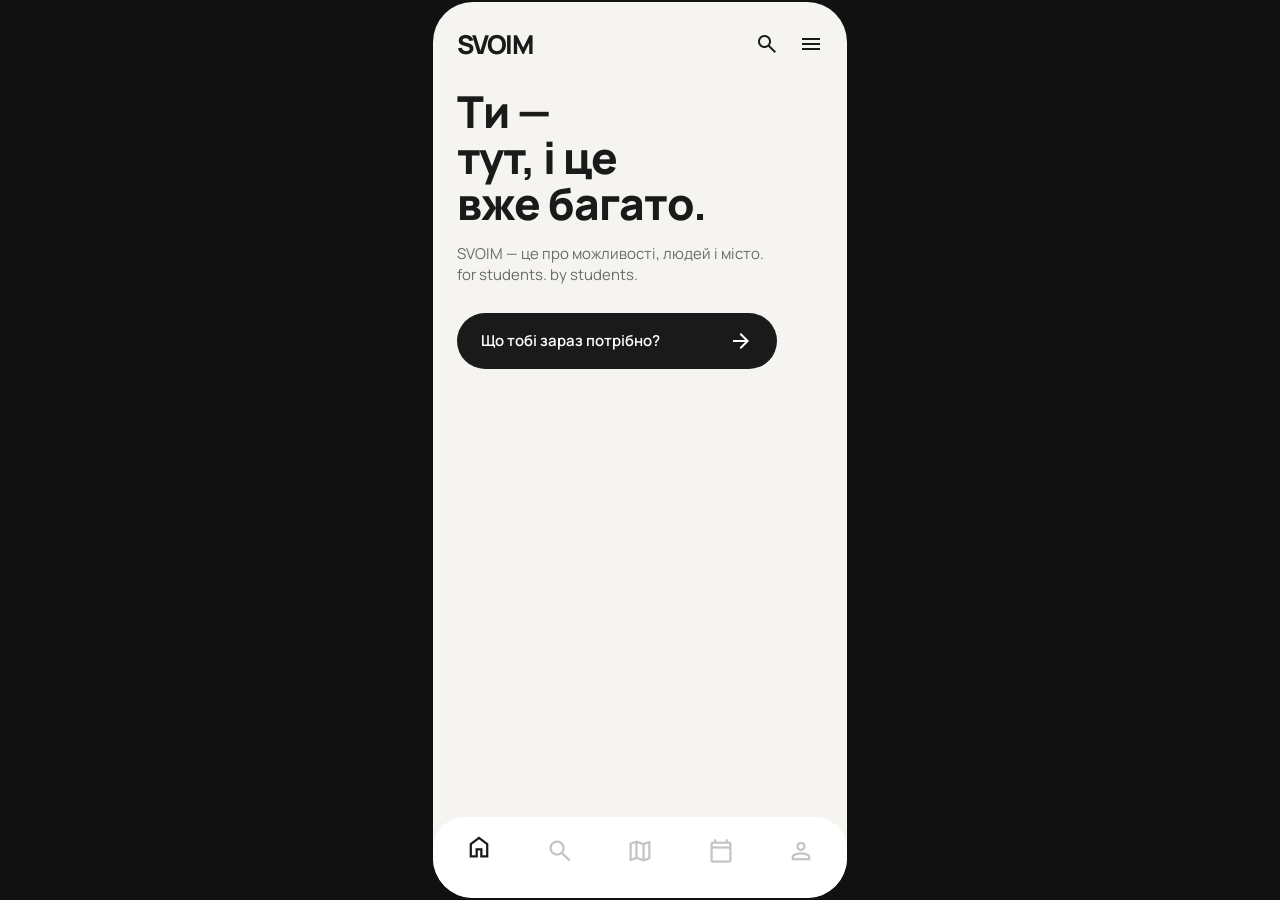
==== index.html @ 6b42cf2d "initial commit +css, js" ====
<!DOCTYPE html>
<html lang="uk">
<head>
    <meta charset="UTF-8">
    <meta name="viewport" content="width=device-width, initial-scale=1.0, maximum-scale=1.0, user-scalable=no">
    <title>SVOIM</title>
    <link rel="stylesheet" href="style.css">
    <link href="https://fonts.googleapis.com/css2?family=Manrope:wght@400;600;800&display=swap" rel="stylesheet">
    <link rel="stylesheet" href="https://fonts.googleapis.com/css2?family=Material+Symbols+Outlined:opsz,wght,FILL,GRAD@24,400,0,0" />
</head>
<body>

<div class="app-container">
    <!-- декоративное свечение на фоне -->
    <div class="bg-glow"></div>
    
    <header class="header">
        <div class="logo">SVOIM</div>
        <div class="header-icons">
            <span class="material-symbols-outlined icon-btn">search</span>
            <span class="material-symbols-outlined icon-btn">menu</span>
        </div>
    </header>

    <main class="main-content">
        <section class="hero">
            <h1>Ти —<br>тут, і це<br>вже багато.</h1>
            <p>SVOIM — це про можливості, людей і місто.<br>for students. by students.</p>
            <button class="btn-primary" id="mainActionBtn">
                <span>Що тобі зараз потрібно?</span>
                <span class="material-symbols-outlined arrow">arrow_forward</span>
            </button>
        </section>

        <section class="categories-grid">
            <div class="category-card" onclick="openCategory('needs')">
                <div class="card-icon-wrapper"><span class="material-symbols-outlined">build</span></div>
                <div class="card-text">
                    <h3>Знайти потрібне</h3>
                    <p>Зарядити телефон, надрукувати документ...</p>
                    <span class="material-symbols-outlined arrow-small">arrow_forward</span>
                </div>
            </div>

            <div class="category-card" onclick="openCategory('discounts')">
                <div class="card-icon-wrapper"><span class="material-symbols-outlined">percent</span></div>
                <div class="card-text">
                    <h3>Для своїх</h3>
                    <p>Студентські знижки та партнерські пропозиції.</p>
                    <span class="material-symbols-outlined arrow-small">arrow_forward</span>
                </div>
            </div>

            <div class="category-card" onclick="openCategory('events')">
                <div class="card-icon-wrapper"><span class="material-symbols-outlined">calendar_month</span></div>
                <div class="card-text">
                    <h3>Що відбувається</h3>
                    <p>Події, майстер-класи, вечірки та інше.</p>
                    <span class="material-symbols-outlined arrow-small">arrow_forward</span>
                </div>
            </div>

            <div class="category-card" onclick="openCategory('community')">
                <div class="card-icon-wrapper"><span class="material-symbols-outlined">group</span></div>
                <div class="card-text">
                    <h3>Знайти своїх</h3>
                    <p>Компанію, однодумців, спільні інтереси.</p>
                    <span class="material-symbols-outlined arrow-small">arrow_forward</span>
                </div>
            </div>
        </section>
    </main>

    <nav class="bottom-nav">
        <button class="nav-item active"><span class="material-symbols-outlined">home</span></button>
        <button class="nav-item"><span class="material-symbols-outlined">search</span></button>
        <button class="nav-item"><span class="material-symbols-outlined">map</span></button>
        <button class="nav-item"><span class="material-symbols-outlined">calendar_today</span></button>
        <button class="nav-item"><span class="material-symbols-outlined">person</span></button>
    </nav>
</div>

<script src="js/script.js"></script>
</body>
</html>
---- style.css ----
:root {
    --bg-color: #F5F4F0;
    --card-color: rgba(235, 234, 228, 0.65); /* полупрозрачный для эффекта стекла */
    --text-primary: #1A1A1A;
    --text-secondary: #6B6B6B;
    --border-radius-lg: 28px;
    --accent-glow: rgba(200, 190, 170, 0.5);
}

* { box-sizing: border-box; margin: 0; padding: 0; }

body {
    font-family: 'Manrope', sans-serif;
    background-color: #111;
    display: flex;
    justify-content: center;
    align-items: center;
    min-height: 100vh;
    -webkit-font-smoothing: antialiased;
}

.app-container {
    background-color: var(--bg-color);
    width: 100%;
    max-width: 414px;
    height: 100vh;
    max-height: 896px;
    position: relative;
    overflow: hidden;
    display: flex;
    flex-direction: column;
    color: var(--text-primary);
    box-shadow: 0 25px 50px -12px rgba(0,0,0,0.5);
    border-radius: 40px; /* имитация корпуса телефона */
}

/* фоновое свечение */
.bg-glow {
    position: absolute;
    top: -10%;
    left: -20%;
    width: 140%;
    height: 60%;
    background: radial-gradient(circle, var(--accent-glow) 0%, transparent 70%);
    filter: blur(60px);
    z-index: 0;
    pointer-events: none;
}

.header, .main-content, .bottom-nav { z-index: 10; position: relative; }

.header {
    display: flex;
    justify-content: space-between;
    align-items: center;
    padding: 24px 24px 16px;
}

.logo { font-weight: 800; font-size: 26px; letter-spacing: -1.2px; }

.icon-btn {
    cursor: pointer;
    transition: transform 0.2s ease;
}
.icon-btn:active { transform: scale(0.85); }
.header-icons { display: flex; gap: 20px; }

.main-content {
    flex: 1;
    overflow-y: auto;
    padding: 0 24px 120px 24px;
}
.main-content::-webkit-scrollbar { display: none; }

.hero { margin-top: 10px; margin-bottom: 36px; animation: fadeUp 0.8s cubic-bezier(0.16, 1, 0.3, 1) forwards; }
.hero h1 { font-size: 44px; line-height: 1.05; font-weight: 800; margin-bottom: 16px; letter-spacing: -1px; }
.hero p { font-size: 15px; color: var(--text-secondary); line-height: 1.4; margin-bottom: 28px; max-width: 85%; }

.btn-primary {
    background-color: var(--text-primary);
    color: #fff;
    border: none;
    border-radius: 100px;
    padding: 16px 24px;
    font-size: 15px;
    font-weight: 600;
    font-family: inherit;
    display: inline-flex;
    align-items: center;
    justify-content: space-between;
    gap: 12px;
    cursor: pointer;
    width: 100%;
    max-width: 320px;
    box-shadow: 0 12px 24px rgba(0,0,0,0.15);
    transition: transform 0.2s cubic-bezier(0.34, 1.56, 0.64, 1), box-shadow 0.2s ease;
}
.btn-primary:active { transform: scale(0.96); box-shadow: 0 6px 12px rgba(0,0,0,0.1); }

.categories-grid { display: grid; grid-template-columns: 1fr 1fr; gap: 14px; }

.category-card {
    background-color: var(--card-color);
    backdrop-filter: blur(12px);
    -webkit-backdrop-filter: blur(12px);
    border: 1px solid rgba(255, 255, 255, 0.4);
    border-radius: var(--border-radius-lg);
    padding: 20px 16px;
    display: flex;
    flex-direction: column;
    justify-content: space-between;
    aspect-ratio: 1 / 1.1;
    cursor: pointer;
    box-shadow: 0 10px 30px rgba(0,0,0,0.03);
    transition: transform 0.3s cubic-bezier(0.16, 1, 0.3, 1), background-color 0.3s ease;
    animation: fadeUp 0.8s cubic-bezier(0.16, 1, 0.3, 1) forwards;
    opacity: 0;
}
.category-card:nth-child(1) { animation-delay: 0.1s; }
.category-card:nth-child(2) { animation-delay: 0.2s; }
.category-card:nth-child(3) { animation-delay: 0.3s; }
.category-card:nth-child(4) { animation-delay: 0.4s; }

.category-card:active { transform: scale(0.94); background-color: rgba(220, 219, 213, 0.8); }

.card-icon-wrapper { margin-bottom: auto; }
.card-icon-wrapper span { font-size: 28px; }

.card-text h3 { font-size: 15px; font-weight: 800; margin-bottom: 4px; letter-spacing: -0.3px; }
.card-text p { font-size: 11px; color: var(--text-secondary); line-height: 1.3; margin-bottom: 12px; }
.arrow-small { font-size: 18px; }

.bottom-nav {
    position: absolute;
    bottom: 0;
    left: 0;
    width: 100%;
    background: rgba(255, 255, 255, 0.9);
    backdrop-filter: blur(20px);
    -webkit-backdrop-filter: blur(20px);
    display: flex;
    justify-content: space-between;
    padding: 20px 32px 30px 32px;
    border-top-left-radius: 32px;
    border-top-right-radius: 32px;
    box-shadow: 0 -10px 40px rgba(0,0,0,0.05);
}

.nav-item {
    background: none; border: none; color: #C4C4C4; cursor: pointer;
    transition: color 0.3s ease, transform 0.2s cubic-bezier(0.34, 1.56, 0.64, 1);
}
.nav-item.active { color: var(--text-primary); transform: translateY(-4px); }
.nav-item span { font-size: 28px; }

@keyframes fadeUp {
    from { opacity: 0; transform: translateY(20px); }
    to { opacity: 1; transform: translateY(0); }
}

/* оптимизация для слабых устрйоств */
body.low-end .bg-glow { display: none; }
body.low-end .category-card,
body.low-end .bottom-nav {
    backdrop-filter: none;
    -webkit-backdrop-filter: none;
    background-color: #EBEAE4;
    border: none;
}
body.low-end .bottom-nav { background-color: #ffffff; }
body.low-end * { box-shadow: none !important; animation: none !important; }
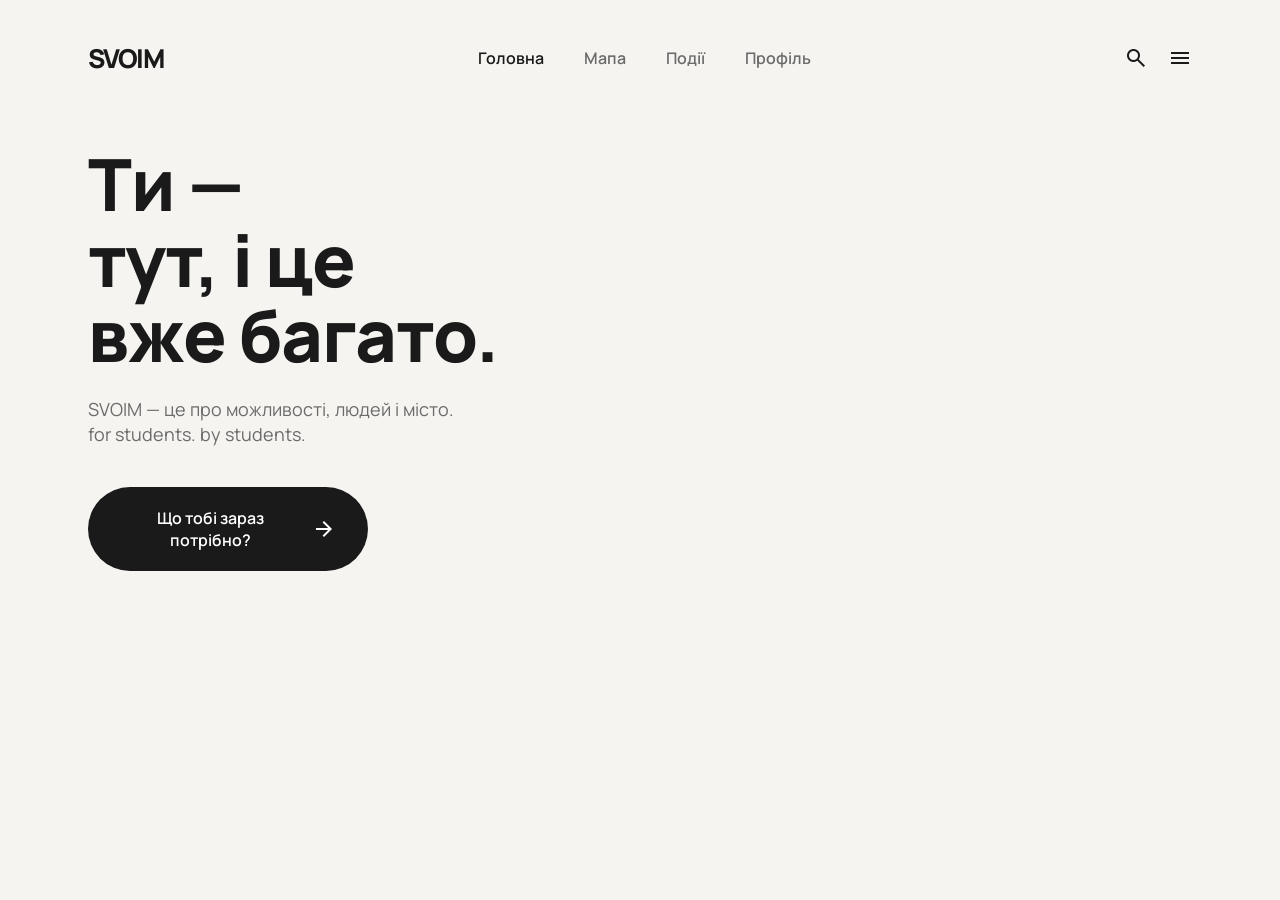
==== commit 16fcc454: "initial commit для пк короче фигню добавил" ====
--- a/index.html
+++ b/index.html
@@ -16,9 +16,18 @@
     
     <header class="header">
         <div class="logo">SVOIM</div>
+        
+        <!-- десктопная навигация (появится только на ПК) -->
+        <nav class="desktop-nav">
+            <a href="#" class="desktop-nav-item active">Головна</a>
+            <a href="#" class="desktop-nav-item">Мапа</a>
+            <a href="#" class="desktop-nav-item">Події</a>
+            <a href="#" class="desktop-nav-item">Профіль</a>
+        </nav>
+
         <div class="header-icons">
             <span class="material-symbols-outlined icon-btn">search</span>
-            <span class="material-symbols-outlined icon-btn">menu</span>
+            <span class="material-symbols-outlined icon-btn mobile-menu-btn">menu</span>
         </div>
     </header>
 
--- a/style.css
+++ b/style.css
@@ -168,4 +168,112 @@
     border: none;
 }
 body.low-end .bottom-nav { background-color: #ffffff; }
-body.low-end * { box-shadow: none !important; animation: none !important; }+body.low-end * { box-shadow: none !important; animation: none !important; }
+
+.desktop-nav {
+    display: none;
+}
+
+/* === пк версия/ноут короче дескопт === */
+@media (min-width: 768px) {
+    body {
+        background-color: var(--bg-color); /* убрали черный фон на пк */
+    }
+
+    /* убираем херню телефоном короче типо да */
+    .app-container {
+        max-width: 1200px; /* ширина контента на пк ПК */
+        height: auto;
+        min-height: 100vh;
+        border-radius: 0;
+        box-shadow: none;
+        margin: 0 auto;
+    }
+
+    /* шапка пк */
+    .header {
+        padding: 40px 48px;
+    }
+    
+    .desktop-nav {
+        display: flex;
+        gap: 40px;
+        align-items: center;
+    }
+
+    .desktop-nav-item {
+        text-decoration: none;
+        color: var(--text-secondary);
+        font-weight: 600;
+        font-size: 16px;
+        transition: color 0.2s ease;
+    }
+
+    .desktop-nav-item:hover,
+    .desktop-nav-item.active {
+        color: var(--text-primary);
+    }
+
+    .mobile-menu-btn {
+        display: none; 
+    }
+
+    /* осовной контентт */
+    .main-content {
+        padding: 20px 48px 80px 48px;
+        overflow-y: visible; /* скролл выкл */
+    }
+
+    /* ув главный банер */
+    .hero {
+        margin-bottom: 60px;
+        max-width: 700px;
+    }
+
+    .hero h1 {
+        font-size: 72px; /* шрифт пк */
+        margin-bottom: 24px;
+    }
+
+    .hero p {
+        font-size: 18px;
+        max-width: 100%;
+        margin-bottom: 40px;
+    }
+
+    .btn-primary {
+        max-width: 280px;
+        padding: 20px 32px;
+        font-size: 16px;
+    }
+
+    /* стенка в 4 колонки */
+    .categories-grid {
+        grid-template-columns: repeat(4, 1fr);
+        gap: 24px;
+    }
+
+    .category-card {
+        aspect-ratio: auto;
+        min-height: 220px; /* адаптация карточки */
+        padding: 32px 24px;
+    }
+
+    .card-icon-wrapper span {
+        font-size: 36px;
+    }
+
+    .card-text h3 {
+        font-size: 18px;
+        margin-bottom: 8px;
+    }
+
+    .card-text p {
+        font-size: 13px;
+    }
+
+    /* нижняя навигация */
+    .bottom-nav {
+        display: none;
+    }
+}
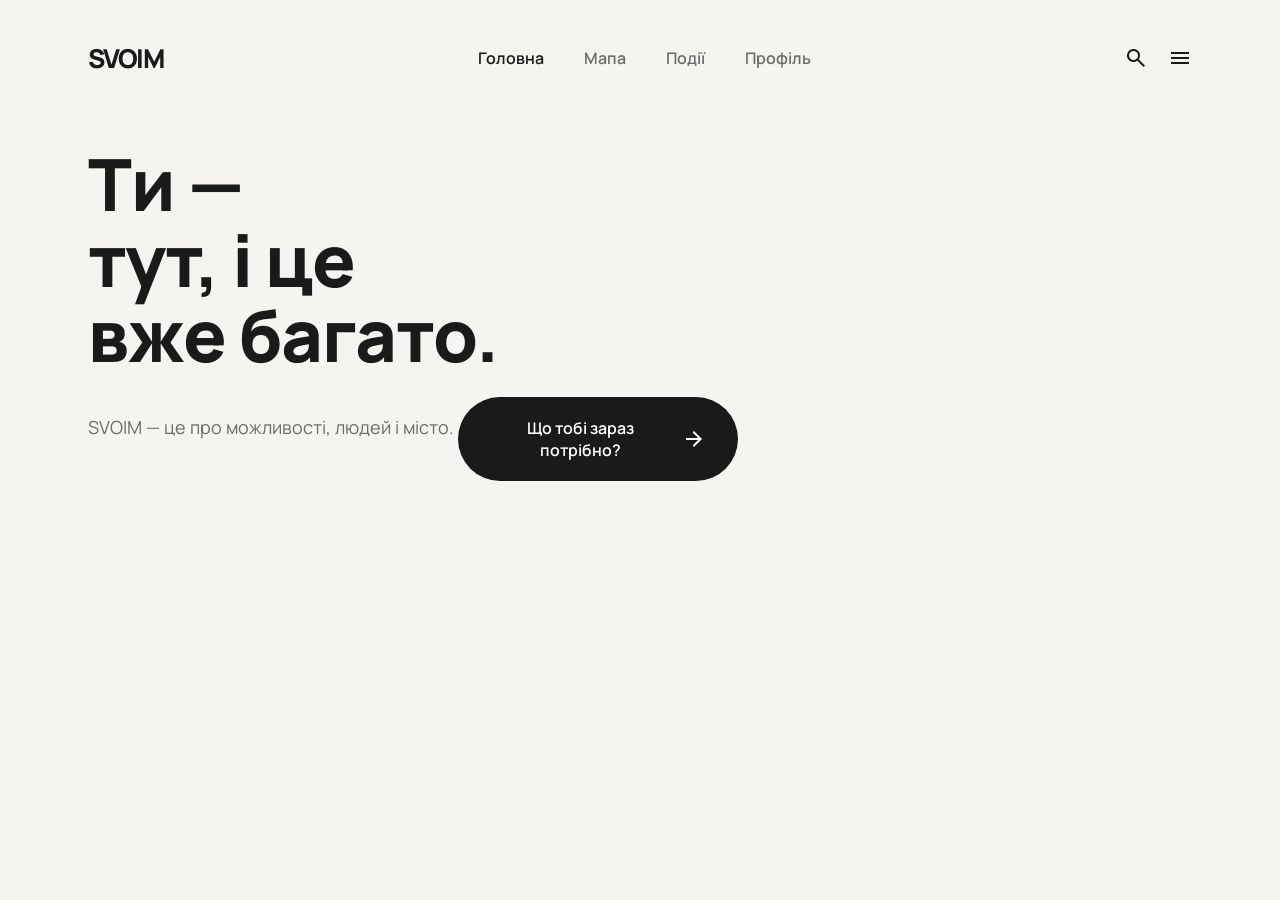
==== commit 69a266e9: "initial commit" ====
--- a/index.html
+++ b/index.html
@@ -34,7 +34,7 @@
     <main class="main-content">
         <section class="hero">
             <h1>Ти —<br>тут, і це<br>вже багато.</h1>
-            <p>SVOIM — це про можливості, людей і місто.<br>for students. by students.</p>
+            <p>SVOIM — це про можливості, людей і місто.
             <button class="btn-primary" id="mainActionBtn">
                 <span>Що тобі зараз потрібно?</span>
                 <span class="material-symbols-outlined arrow">arrow_forward</span>
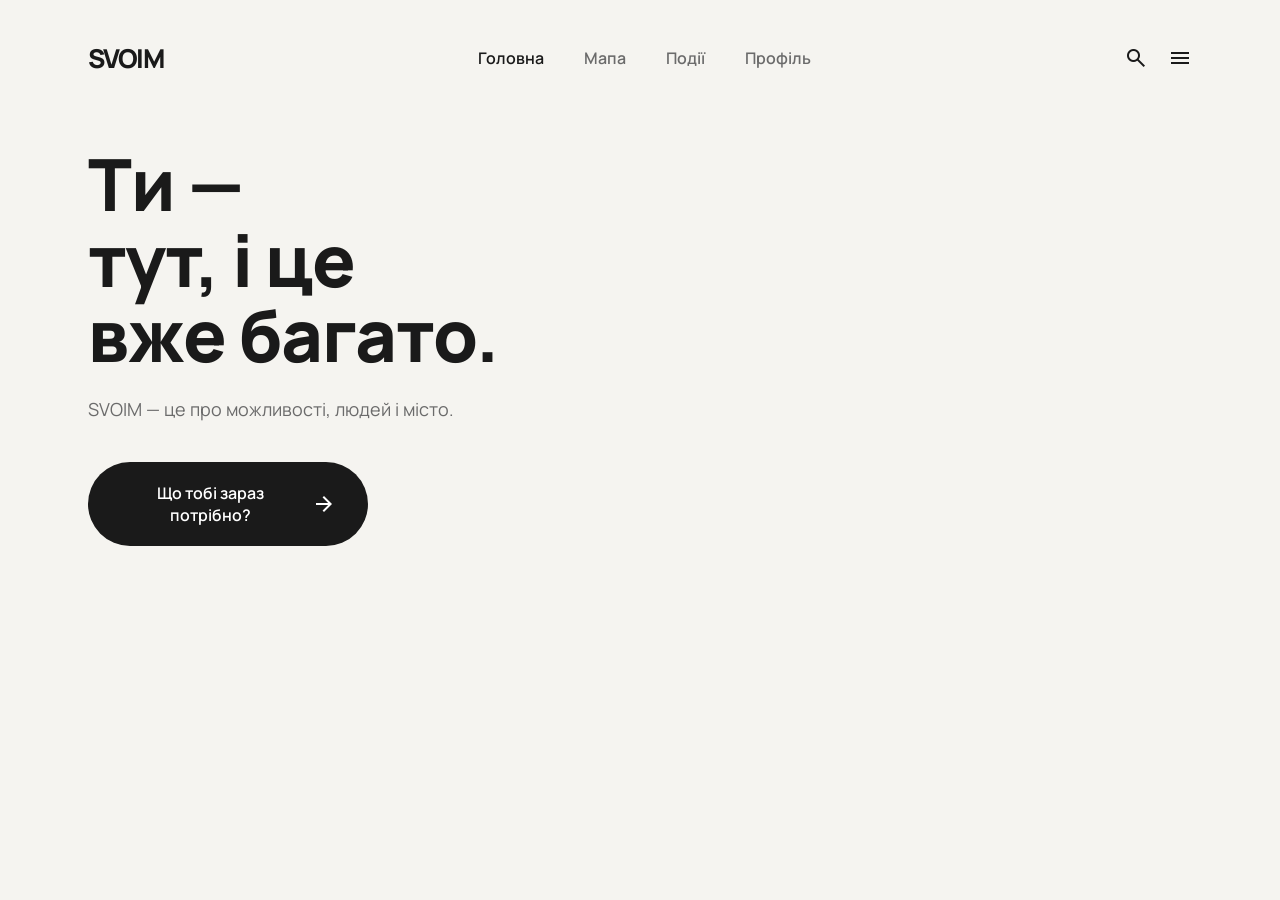
==== commit d504dfb8: "initial commit" ====
--- a/index.html
+++ b/index.html
@@ -34,7 +34,7 @@
     <main class="main-content">
         <section class="hero">
             <h1>Ти —<br>тут, і це<br>вже багато.</h1>
-            <p>SVOIM — це про можливості, людей і місто.
+            <p>SVOIM — це про можливості, людей і місто.<br></p>
             <button class="btn-primary" id="mainActionBtn">
                 <span>Що тобі зараз потрібно?</span>
                 <span class="material-symbols-outlined arrow">arrow_forward</span>
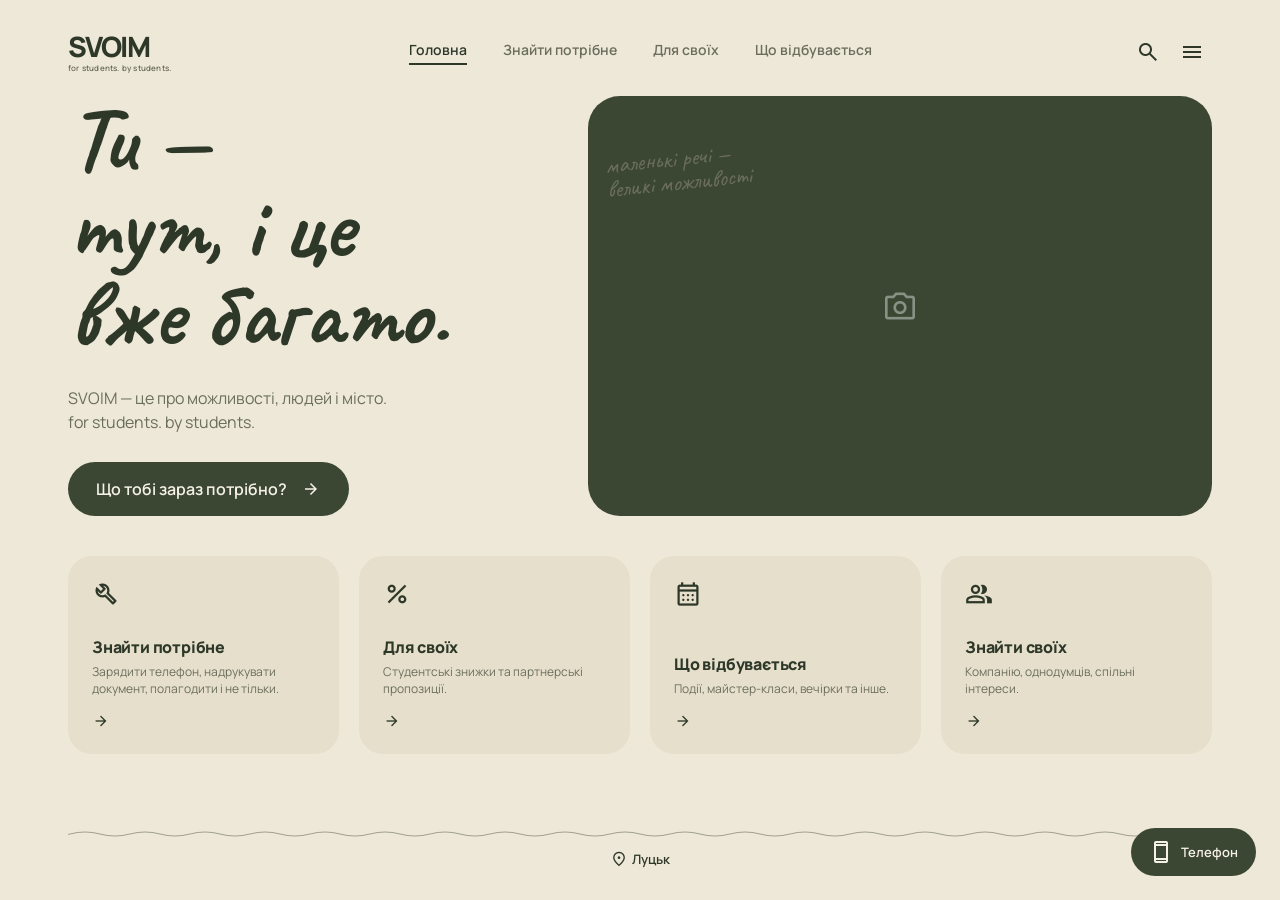
==== commit bbe0a5d1: "initial commit" ====
--- a/index.html
+++ b/index.html
@@ -2,93 +2,121 @@
 <html lang="uk">
 <head>
     <meta charset="UTF-8">
-    <meta name="viewport" content="width=device-width, initial-scale=1.0, maximum-scale=1.0, user-scalable=no">
-    <title>SVOIM</title>
+    <meta name="viewport" content="width=device-width, initial-scale=1">
+    <title>SVOIM — студентський сервіс</title>
+
+    <link rel="preconnect" href="https://fonts.googleapis.com">
+    <link rel="preconnect" href="https://fonts.gstatic.com" crossorigin>
+    <link href="https://fonts.googleapis.com/css2?family=Caveat:wght@500;700&family=Manrope:wght@400;600;800&display=swap" rel="stylesheet">
+    <!-- тільки потрібні іконки (список має бути в алфавітному порядку) -->
+    <link href="https://fonts.googleapis.com/css2?family=Material+Symbols+Outlined:opsz,wght,FILL,GRAD@24,400,0,0&icon_names=arrow_back,arrow_forward,atm,battery_charging_full,bookmark,build,calendar_month,calendar_today,checkroom,chevron_right,close,computer,content_copy,credit_card,desktop_windows,document_scanner,event,expand_more,favorite,handyman,home,key,local_cafe,local_offer,local_shipping,location_on,menu,more_horiz,palette,payments,percent,person,photo_camera,print,schedule,search,settings,share,smartphone,star&display=block" rel="stylesheet">
     <link rel="stylesheet" href="style.css">
-    <link href="https://fonts.googleapis.com/css2?family=Manrope:wght@400;600;800&display=swap" rel="stylesheet">
-    <link rel="stylesheet" href="https://fonts.googleapis.com/css2?family=Material+Symbols+Outlined:opsz,wght,FILL,GRAD@24,400,0,0" />
+    <script src="data.js"></script>
+    <script src="script.js"></script>
+    <script defer src="pages.js"></script>
 </head>
 <body>
 
-<div class="app-container">
-    <!-- декоративное свечение на фоне -->
-    <div class="bg-glow"></div>
-    
+<div class="page">
+
     <header class="header">
-        <div class="logo">SVOIM</div>
-        
-        <!-- десктопная навигация (появится только на ПК) -->
-        <nav class="desktop-nav">
-            <a href="#" class="desktop-nav-item active">Головна</a>
-            <a href="#" class="desktop-nav-item">Мапа</a>
-            <a href="#" class="desktop-nav-item">Події</a>
-            <a href="#" class="desktop-nav-item">Профіль</a>
+        <a class="logo" href="index.html">
+            SVOIM
+            <span class="logo__tag">for students. by students.</span>
+        </a>
+
+        <nav class="header__nav" aria-label="Основна навігація">
+            <a class="header__link is-active" href="index.html" aria-current="page">Головна</a>
+            <a class="header__link" href="needs.html">Знайти потрібне</a>
+            <a class="header__link" href="discounts.html">Для своїх</a>
+            <a class="header__link" href="events.html">Що відбувається</a>
         </nav>
 
-        <div class="header-icons">
-            <span class="material-symbols-outlined icon-btn">search</span>
-            <span class="material-symbols-outlined icon-btn mobile-menu-btn">menu</span>
+        <div class="header__actions">
+            <button class="icon-btn" type="button" aria-label="Пошук"><span class="material-symbols-outlined">search</span></button>
+            <button class="icon-btn" type="button" aria-label="Меню"><span class="material-symbols-outlined">menu</span></button>
         </div>
     </header>
 
-    <main class="main-content">
+    <main>
         <section class="hero">
-            <h1>Ти —<br>тут, і це<br>вже багато.</h1>
-            <p>SVOIM — це про можливості, людей і місто.<br></p>
-            <button class="btn-primary" id="mainActionBtn">
-                <span>Що тобі зараз потрібно?</span>
-                <span class="material-symbols-outlined arrow">arrow_forward</span>
-            </button>
+            <div class="hero__text">
+                <h1 class="hero__title">Ти —<br>тут, і це<br>вже багато.</h1>
+                <p class="hero__desc">SVOIM — це про можливості, людей і місто.<br>for students. by students.</p>
+                <a class="btn" href="needs.html">
+                    Що тобі зараз потрібно?
+                    <span class="material-symbols-outlined">arrow_forward</span>
+                </a>
+            </div>
+
+            <p class="hero__note" aria-hidden="true">маленькі речі —<br>великі можливості</p>
+
+            <!-- своє фото додайте у style.css --hero-photo: url("img/hero.jpg") у блоці .hero__photo,
+                 і видали іконку-підказку нижче -->
+            <div class="hero__photo" role="img" aria-label="Фото: студентський мерч і кава">
+                <span class="material-symbols-outlined hero__photo-hint">photo_camera</span>
+            </div>
         </section>
 
-        <section class="categories-grid">
-            <div class="category-card" onclick="openCategory('needs')">
-                <div class="card-icon-wrapper"><span class="material-symbols-outlined">build</span></div>
-                <div class="card-text">
-                    <h3>Знайти потрібне</h3>
-                    <p>Зарядити телефон, надрукувати документ...</p>
-                    <span class="material-symbols-outlined arrow-small">arrow_forward</span>
-                </div>
-            </div>
-
-            <div class="category-card" onclick="openCategory('discounts')">
-                <div class="card-icon-wrapper"><span class="material-symbols-outlined">percent</span></div>
-                <div class="card-text">
-                    <h3>Для своїх</h3>
-                    <p>Студентські знижки та партнерські пропозиції.</p>
-                    <span class="material-symbols-outlined arrow-small">arrow_forward</span>
-                </div>
-            </div>
-
-            <div class="category-card" onclick="openCategory('events')">
-                <div class="card-icon-wrapper"><span class="material-symbols-outlined">calendar_month</span></div>
-                <div class="card-text">
-                    <h3>Що відбувається</h3>
-                    <p>Події, майстер-класи, вечірки та інше.</p>
-                    <span class="material-symbols-outlined arrow-small">arrow_forward</span>
-                </div>
-            </div>
-
-            <div class="category-card" onclick="openCategory('community')">
-                <div class="card-icon-wrapper"><span class="material-symbols-outlined">group</span></div>
-                <div class="card-text">
-                    <h3>Знайти своїх</h3>
-                    <p>Компанію, однодумців, спільні інтереси.</p>
-                    <span class="material-symbols-outlined arrow-small">arrow_forward</span>
-                </div>
-            </div>
-        </section>
+        <ul class="cards stagger">
+            <li>
+                <a class="card" href="needs.html">
+                    <span class="material-symbols-outlined card__icon">build</span>
+                    <h2 class="card__title">Знайти потрібне</h2>
+                    <p class="card__desc">Зарядити телефон, надрукувати документ, полагодити і не тільки.</p>
+                    <span class="material-symbols-outlined card__arrow">arrow_forward</span>
+                </a>
+            </li>
+            <li>
+                <a class="card" href="discounts.html">
+                    <span class="material-symbols-outlined card__icon">percent</span>
+                    <h2 class="card__title">Для своїх</h2>
+                    <p class="card__desc">Студентські знижки та партнерські пропозиції.</p>
+                    <span class="material-symbols-outlined card__arrow">arrow_forward</span>
+                </a>
+            </li>
+            <li>
+                <a class="card" href="events.html">
+                    <span class="material-symbols-outlined card__icon">calendar_month</span>
+                    <h2 class="card__title">Що відбувається</h2>
+                    <p class="card__desc">Події, майстер-класи, вечірки та інше.</p>
+                    <span class="material-symbols-outlined card__arrow">arrow_forward</span>
+                </a>
+            </li>
+            <li>
+                <a class="card" href="community.html">
+                    <span class="material-symbols-outlined card__icon">group</span>
+                    <h2 class="card__title">Знайти своїх</h2>
+                    <p class="card__desc">Компанію, однодумців, спільні інтереси.</p>
+                    <span class="material-symbols-outlined card__arrow">arrow_forward</span>
+                </a>
+            </li>
+        </ul>
     </main>
 
-    <nav class="bottom-nav">
-        <button class="nav-item active"><span class="material-symbols-outlined">home</span></button>
-        <button class="nav-item"><span class="material-symbols-outlined">search</span></button>
-        <button class="nav-item"><span class="material-symbols-outlined">map</span></button>
-        <button class="nav-item"><span class="material-symbols-outlined">calendar_today</span></button>
-        <button class="nav-item"><span class="material-symbols-outlined">person</span></button>
+    <footer class="footer">
+        <span class="material-symbols-outlined">location_on</span> Луцьк
+    </footer>
+
+    <nav class="bottom-nav" aria-label="Мобільна навігація">
+        <a class="bottom-nav__item is-active" href="index.html" aria-current="page">
+            <span class="material-symbols-outlined">home</span>Головна
+        </a>
+        <a class="bottom-nav__item" href="needs.html">
+            <span class="material-symbols-outlined">search</span>Пошук
+        </a>
+        <a class="bottom-nav__item" href="discounts.html">
+            <span class="material-symbols-outlined">local_offer</span>Для своїх
+        </a>
+        <a class="bottom-nav__item" href="events.html">
+            <span class="material-symbols-outlined">calendar_today</span>Події
+        </a>
+        <a class="bottom-nav__item" href="profile.html">
+            <span class="material-symbols-outlined">person</span>Профіль
+        </a>
     </nav>
+
 </div>
 
-<script src="js/script.js"></script>
 </body>
 </html>
--- a/style.css
+++ b/style.css
@@ -1,279 +1,665 @@
+/* =========================================================
+   SVOIM  стилі
+   порядок 1 токени · 2 база · 3 компоненти · 4 секції · 5 десктоп
+   підхід mobile-first, один брейкпоінт (900px)
+   ========================================================= */
+
+/* ---------- 1. токен ---------- */
 :root {
-    --bg-color: #F5F4F0;
-    --card-color: rgba(235, 234, 228, 0.65); /* полупрозрачный для эффекта стекла */
-    --text-primary: #1A1A1A;
-    --text-secondary: #6B6B6B;
-    --border-radius-lg: 28px;
-    --accent-glow: rgba(200, 190, 170, 0.5);
-}
-
-* { box-sizing: border-box; margin: 0; padding: 0; }
+    /* колір */
+    --bg:          #EEE8D9;
+    --surface:     #E6DFCC;
+    --surface-hi:  #F5F1E6;
+    --ink:         #2E3828;
+    --ink-soft:    #6B6E5C;
+    --olive:       #3B4733;
+    --line:        rgba(46, 56, 40, 0.14);
+
+    /* шрифти */
+    --font-body: 'Manrope', system-ui, sans-serif;
+    --font-hand: 'Caveat', 'Segoe Print', cursive;
+
+    /* форма */
+    --radius-lg: 24px;
+    --radius-md: 16px;
+    --gutter: 20px;
+    --page-max: 1240px;
+}
+
+/* ---------- 2. баба ---------- */
+*, *::before, *::after { box-sizing: border-box; }
+
+* { margin: 0; padding: 0; }
 
 body {
-    font-family: 'Manrope', sans-serif;
-    background-color: #111;
-    display: flex;
+    font-family: var(--font-body);
+    background: var(--bg);
+    color: var(--ink);
+    -webkit-font-smoothing: antialiased;
+}
+
+a { color: inherit; text-decoration: none; }
+ul { list-style: none; }
+button { font: inherit; color: inherit; background: none; border: 0; cursor: pointer; }
+
+:focus-visible { outline: 2px solid var(--olive); outline-offset: 3px; }
+
+.page {
+    max-width: var(--page-max);
+    min-height: 100dvh;
+    margin: 0 auto;
+    padding: 0 var(--gutter) 96px;   /* запас під нижню навігацію */
+    display: flex;
+    flex-direction: column;
+}
+
+main { flex: 1; }
+[hidden] { display: none !important; }
+
+/* ---------- 3. компоненти ---------- */
+
+/* кнопка іконка */
+.icon-btn {
+    display: grid;
+    place-items: center;
+    width: 40px;
+    height: 40px;
+    border-radius: 50%;
+    transition: background-color 0.2s;
+}
+.icon-btn:hover { background: var(--line); }
+
+/* головна кнопка */
+.btn {
+    display: inline-flex;
+    align-items: center;
+    gap: 14px;
+    padding: 14px 22px;
+    border-radius: 100px;
+    background: var(--olive);
+    color: var(--surface-hi);
+    font-size: 15px;
+    font-weight: 600;
+    transition: transform 0.15s;
+}
+.btn:active { transform: scale(0.97); }
+.btn .material-symbols-outlined { font-size: 20px; }
+
+/* картка категорії */
+.card {
+    display: flex;
+    flex-direction: column;
+    height: 100%;
+    min-height: 120px;
+    padding: 18px;
+    border-radius: var(--radius-lg);
+    background: var(--surface);
+    transition: background-color 0.2s;
+}
+.card:hover { background: #DFD7C1; }
+.card:active { background: #D8CFB8; }
+
+.card__icon  { font-size: 28px; margin-bottom: auto; }
+.card__title { font-size: 15px; font-weight: 800; margin-top: 24px; letter-spacing: -0.2px; }
+.card__desc,
+.card__arrow { display: none; }   /* на мобільному тільки іконка + назва */
+
+/* ---------- 4. секції ---------- */
+
+/* шапка */
+.header {
+    display: flex;
+    justify-content: space-between;
+    align-items: center;
+    padding: 20px 0 12px;
+}
+
+.logo {
+    display: flex;
+    flex-direction: column;
+    font-weight: 800;
+    font-size: 28px;
+    line-height: 1;
+    letter-spacing: -1.2px;
+}
+.logo__tag {
+    margin-top: 4px;
+    font-size: 8px;
+    font-weight: 600;
+    letter-spacing: 0.2px;
+    color: var(--ink-soft);
+}
+
+.header__nav { display: none; }
+.header__actions { display: flex; gap: 4px; }
+
+/* Hero */
+.hero {
+    position: relative;
+    display: flex;
+    flex-direction: column;
+    gap: 24px;
+    margin: 12px 0 28px;
+}
+
+.hero__title {
+    font-family: var(--font-hand);
+    font-size: 56px;
+    font-weight: 700;
+    line-height: 0.95;
+    margin-bottom: 16px;
+}
+
+.hero__desc {
+    font-size: 13px;
+    line-height: 1.5;
+    color: var(--ink-soft);
+    margin-bottom: 20px;
+}
+
+.hero__note { display: none; }
+
+.hero__photo {
+    display: grid;
+    place-items: center;
+    min-height: 200px;
+    border-radius: var(--radius-lg);
+    background-color: var(--olive);
+    background-image: var(--hero-photo, linear-gradient(135deg, #66735A, #2E3828));
+    background-size: cover;
+    background-position: center;
+}
+.hero__photo-hint { font-size: 36px; color: rgba(255, 255, 255, 0.4); }
+
+/* сітка карток */
+.cards {
+    display: grid;
+    grid-template-columns: 1fr 1fr;
+    gap: 12px;
+}
+
+/* футер з містом і хвилястою лінією */
+.footer {
+    display: flex;
+    align-items: center;
     justify-content: center;
-    align-items: center;
-    min-height: 100vh;
-    -webkit-font-smoothing: antialiased;
-}
-
-.app-container {
-    background-color: var(--bg-color);
-    width: 100%;
-    max-width: 414px;
-    height: 100vh;
-    max-height: 896px;
+    gap: 4px;
+    margin-top: 28px;
+    padding-top: 20px;
+    font-size: 13px;
+    font-weight: 600;
+    background: url("data:image/svg+xml,%3Csvg xmlns='http://www.w3.org/2000/svg' width='60' height='8' viewBox='0 0 60 8'%3E%3Cpath d='M0 4Q15 0 30 4T60 4' fill='none' stroke='%232E3828' stroke-opacity='.4' stroke-width='1.2'/%3E%3C/svg%3E") repeat-x top / 60px 8px;
+}
+.footer .material-symbols-outlined { font-size: 18px; }
+
+/* нижня навігація (мобільний) */
+.bottom-nav {
+    position: fixed;
+    inset: auto 0 0 0;
+    display: grid;
+    grid-template-columns: repeat(5, 1fr);
+    padding: 10px 8px calc(10px + env(safe-area-inset-bottom));
+    border-radius: var(--radius-lg) var(--radius-lg) 0 0;
+    background: var(--surface-hi);
+    box-shadow: 0 -6px 24px rgba(46, 56, 40, 0.08);
+}
+.bottom-nav__item {
+    display: flex;
+    flex-direction: column;
+    align-items: center;
+    gap: 2px;
+    font-size: 10px;
+    font-weight: 600;
+    color: var(--ink-soft);
+}
+.bottom-nav__item.is-active { color: var(--ink); }
+.bottom-nav__item .material-symbols-outlined { font-size: 24px; }
+
+/* ---------- 4b. внутрішні сторінки ---------- */
+.page-head { margin: 8px 0 20px; }
+.page-head__title { font-size: 28px; font-weight: 800; letter-spacing: -0.5px; }
+.page-head__sub { margin-top: 6px; font-size: 14px; color: var(--ink-soft); }
+
+.back {
+    display: inline-flex;
+    align-items: center;
+    gap: 4px;
+    margin-bottom: 12px;
+    font-size: 14px;
+    font-weight: 600;
+    color: var(--ink-soft);
+}
+.back .material-symbols-outlined { font-size: 20px; }
+
+/* пошук */
+.search {
+    display: flex;
+    align-items: center;
+    gap: 10px;
+    height: 48px;
+    margin-bottom: 20px;
+    padding: 0 16px;
+    border-radius: 100px;
+    background: var(--surface);
+    color: var(--ink-soft);
+}
+.search input::-webkit-search-cancel-button { display: none; }
+.search:focus-within { outline: 2px solid var(--olive); }
+.search input {
+    flex: 1;
+    min-width: 0;
+    height: 100%;
+    border: 0;
+    outline: 0;
+    background: none;
+    font: inherit;
+    font-size: 14px;
+    color: var(--ink);
+}
+
+/* плитки послуг */
+.tiles { display: grid; grid-template-columns: repeat(3, 1fr); gap: 10px; }
+.tile {
+    display: flex;
+    flex-direction: column;
+    align-items: center;
+    justify-content: center;
+    gap: 10px;
+    aspect-ratio: 1;
+    padding: 10px;
+    border-radius: var(--radius-md);
+    background: var(--surface);
+    text-align: center;
+    font-size: 11px;
+    font-weight: 600;
+    line-height: 1.25;
+    transition: background-color 0.2s;
+}
+.tile:hover { background: #DFD7C1; }
+.tile .material-symbols-outlined { font-size: 28px; }
+.empty { margin-top: 24px; font-size: 14px; color: var(--ink-soft); text-align: center; }
+
+/* фільтри-чіпси */
+.chips {
+    display: flex;
+    gap: 8px;
+    margin: 0 calc(var(--gutter) * -1) 20px;
+    padding: 0 var(--gutter);
+    overflow-x: auto;
+    scrollbar-width: none;
+}
+.chips::-webkit-scrollbar { display: none; }
+.chip {
+    flex: none;
+    padding: 8px 16px;
+    border: 1px solid var(--line);
+    border-radius: 100px;
+    font-size: 13px;
+    font-weight: 600;
+}
+.chip.is-active { background: var(--olive); border-color: var(--olive); color: var(--surface-hi); }
+
+/* картки знижок */
+.offers { display: grid; grid-template-columns: 1fr; gap: 16px; }
+.offer {
+    display: flex;
+    flex-direction: column;
+    overflow: hidden;
+    border-radius: var(--radius-lg);
+    background: var(--surface-hi);
+    content-visibility: auto;            /* не малюємо те, що поза екраном */
+    contain-intrinsic-size: auto 280px;
+}
+.offer__img {
+    display: grid;
+    place-items: center;
+    aspect-ratio: 16 / 10;
+    background-color: var(--tone, var(--olive));
+    background-image: var(--img, none);  /* сюди можна підставити фото style="--img:url(img/x.jpg)" */
+    background-size: cover;
+    background-position: center;
+    color: rgba(255, 255, 255, 0.5);
+}
+.offer__img .material-symbols-outlined { font-size: 40px; }
+.offer__body { display: flex; flex-direction: column; flex: 1; gap: 4px; padding: 14px 16px 16px; }
+.offer__title { font-size: 16px; font-weight: 800; line-height: 1.25; }
+.offer__place { font-size: 12px; color: var(--ink-soft); }
+.offer__foot { display: flex; align-items: center; justify-content: space-between; margin-top: auto; padding-top: 12px; }
+.badge {
+    padding: 7px 14px;
+    border-radius: 100px;
+    background: var(--olive);
+    color: var(--surface-hi);
+    font-size: 11px;
+    font-weight: 600;
+}
+.offer__go,
+.row__go {
+    display: grid;
+    place-items: center;
+    width: 32px;
+    height: 32px;
+    border: 1px solid var(--line);
+    border-radius: 50%;
+}
+.offer__go .material-symbols-outlined,
+.row__go .material-symbols-outlined { font-size: 18px; }
+
+/* ---------- 4c. рядки, місце, мапа, профыль ---------- */
+.chips + .chips { margin-top: -8px; }
+
+/* рядок списку (події, результати пошуку, міні-картка на мапі) */
+.rows { display: grid; gap: 10px; }
+.row {
+    display: flex;
+    align-items: center;
+    gap: 14px;
+    padding: 10px 14px 10px 10px;
+    border-radius: var(--radius-md);
+    background: var(--surface);
+}
+.row__img {
+    flex: none;
+    display: grid;
+    place-items: center;
+    width: 76px;
+    height: 68px;
+    border-radius: 12px;
+    background-color: var(--tone, var(--olive));
+    background-image: var(--img, none);
+    background-size: cover;
+    color: rgba(255, 255, 255, 0.55);
+}
+.row__body { flex: 1; min-width: 0; display: flex; flex-direction: column; }
+.row__title { font-size: 14px; font-weight: 800; line-height: 1.25; }
+.row__meta { margin-top: 4px; font-size: 12px; line-height: 1.4; color: var(--ink-soft); }
+
+.rating { display: inline-flex; align-items: center; gap: 3px; font-weight: 600; color: var(--ink); }
+.rating .material-symbols-outlined { font-size: 14px; }
+.tag { padding: 3px 10px; border-radius: 100px; background: var(--surface); font-size: 11px; font-weight: 600; color: var(--ink); }
+.badge--soft { align-self: flex-start; margin-top: 8px; padding: 4px 10px; background: var(--surface-hi); color: var(--ink); }
+
+/* сторінка місця */
+.page-bar { display: flex; align-items: center; justify-content: space-between; margin-bottom: 8px; }
+.page-bar .back { margin-bottom: 0; }
+.place__img {
     position: relative;
-    overflow: hidden;
-    display: flex;
-    flex-direction: column;
-    color: var(--text-primary);
-    box-shadow: 0 25px 50px -12px rgba(0,0,0,0.5);
-    border-radius: 40px; /* имитация корпуса телефона */
-}
-
-/* фоновое свечение */
-.bg-glow {
-    position: absolute;
-    top: -10%;
-    left: -20%;
-    width: 140%;
-    height: 60%;
-    background: radial-gradient(circle, var(--accent-glow) 0%, transparent 70%);
-    filter: blur(60px);
-    z-index: 0;
-    pointer-events: none;
-}
-
-.header, .main-content, .bottom-nav { z-index: 10; position: relative; }
-
-.header {
-    display: flex;
-    justify-content: space-between;
-    align-items: center;
-    padding: 24px 24px 16px;
-}
-
-.logo { font-weight: 800; font-size: 26px; letter-spacing: -1.2px; }
-
-.icon-btn {
-    cursor: pointer;
-    transition: transform 0.2s ease;
-}
-.icon-btn:active { transform: scale(0.85); }
-.header-icons { display: flex; gap: 20px; }
-
-.main-content {
-    flex: 1;
-    overflow-y: auto;
-    padding: 0 24px 120px 24px;
-}
-.main-content::-webkit-scrollbar { display: none; }
-
-.hero { margin-top: 10px; margin-bottom: 36px; animation: fadeUp 0.8s cubic-bezier(0.16, 1, 0.3, 1) forwards; }
-.hero h1 { font-size: 44px; line-height: 1.05; font-weight: 800; margin-bottom: 16px; letter-spacing: -1px; }
-.hero p { font-size: 15px; color: var(--text-secondary); line-height: 1.4; margin-bottom: 28px; max-width: 85%; }
-
-.btn-primary {
-    background-color: var(--text-primary);
-    color: #fff;
-    border: none;
-    border-radius: 100px;
-    padding: 16px 24px;
-    font-size: 15px;
-    font-weight: 600;
-    font-family: inherit;
-    display: inline-flex;
-    align-items: center;
-    justify-content: space-between;
-    gap: 12px;
-    cursor: pointer;
-    width: 100%;
-    max-width: 320px;
-    box-shadow: 0 12px 24px rgba(0,0,0,0.15);
-    transition: transform 0.2s cubic-bezier(0.34, 1.56, 0.64, 1), box-shadow 0.2s ease;
-}
-.btn-primary:active { transform: scale(0.96); box-shadow: 0 6px 12px rgba(0,0,0,0.1); }
-
-.categories-grid { display: grid; grid-template-columns: 1fr 1fr; gap: 14px; }
-
-.category-card {
-    background-color: var(--card-color);
-    backdrop-filter: blur(12px);
-    -webkit-backdrop-filter: blur(12px);
-    border: 1px solid rgba(255, 255, 255, 0.4);
-    border-radius: var(--border-radius-lg);
-    padding: 20px 16px;
-    display: flex;
-    flex-direction: column;
-    justify-content: space-between;
-    aspect-ratio: 1 / 1.1;
-    cursor: pointer;
-    box-shadow: 0 10px 30px rgba(0,0,0,0.03);
-    transition: transform 0.3s cubic-bezier(0.16, 1, 0.3, 1), background-color 0.3s ease;
-    animation: fadeUp 0.8s cubic-bezier(0.16, 1, 0.3, 1) forwards;
-    opacity: 0;
-}
-.category-card:nth-child(1) { animation-delay: 0.1s; }
-.category-card:nth-child(2) { animation-delay: 0.2s; }
-.category-card:nth-child(3) { animation-delay: 0.3s; }
-.category-card:nth-child(4) { animation-delay: 0.4s; }
-
-.category-card:active { transform: scale(0.94); background-color: rgba(220, 219, 213, 0.8); }
-
-.card-icon-wrapper { margin-bottom: auto; }
-.card-icon-wrapper span { font-size: 28px; }
-
-.card-text h3 { font-size: 15px; font-weight: 800; margin-bottom: 4px; letter-spacing: -0.3px; }
-.card-text p { font-size: 11px; color: var(--text-secondary); line-height: 1.3; margin-bottom: 12px; }
-.arrow-small { font-size: 18px; }
-
-.bottom-nav {
-    position: absolute;
-    bottom: 0;
-    left: 0;
-    width: 100%;
-    background: rgba(255, 255, 255, 0.9);
-    backdrop-filter: blur(20px);
-    -webkit-backdrop-filter: blur(20px);
-    display: flex;
-    justify-content: space-between;
-    padding: 20px 32px 30px 32px;
-    border-top-left-radius: 32px;
-    border-top-right-radius: 32px;
-    box-shadow: 0 -10px 40px rgba(0,0,0,0.05);
-}
-
-.nav-item {
-    background: none; border: none; color: #C4C4C4; cursor: pointer;
-    transition: color 0.3s ease, transform 0.2s cubic-bezier(0.34, 1.56, 0.64, 1);
-}
-.nav-item.active { color: var(--text-primary); transform: translateY(-4px); }
-.nav-item span { font-size: 28px; }
-
-@keyframes fadeUp {
-    from { opacity: 0; transform: translateY(20px); }
-    to { opacity: 1; transform: translateY(0); }
-}
-
-/* оптимизация для слабых устрйоств */
-body.low-end .bg-glow { display: none; }
-body.low-end .category-card,
-body.low-end .bottom-nav {
-    backdrop-filter: none;
-    -webkit-backdrop-filter: none;
-    background-color: #EBEAE4;
-    border: none;
-}
-body.low-end .bottom-nav { background-color: #ffffff; }
-body.low-end * { box-shadow: none !important; animation: none !important; }
-
-.desktop-nav {
-    display: none;
-}
-
-/* === пк версия/ноут короче дескопт === */
-@media (min-width: 768px) {
-    body {
-        background-color: var(--bg-color); /* убрали черный фон на пк */
-    }
-
-    /* убираем херню телефоном короче типо да */
-    .app-container {
-        max-width: 1200px; /* ширина контента на пк ПК */
-        height: auto;
-        min-height: 100vh;
-        border-radius: 0;
-        box-shadow: none;
-        margin: 0 auto;
-    }
-
-    /* шапка пк */
+    display: grid;
+    place-items: center;
+    aspect-ratio: 16 / 10;
+    margin-bottom: 18px;
+    border-radius: var(--radius-lg);
+    background-color: var(--tone, var(--olive));
+    background-image: var(--img, none);
+    background-size: cover;
+    color: rgba(255, 255, 255, 0.5);
+}
+.place__img > .material-symbols-outlined { font-size: 56px; }
+.place__title { font-size: 26px; font-weight: 800; letter-spacing: -0.5px; }
+.place__meta { display: flex; flex-wrap: wrap; align-items: center; gap: 8px; margin: 8px 0 14px; font-size: 13px; }
+.fact { display: flex; align-items: center; gap: 8px; margin-bottom: 14px; font-size: 13px; font-weight: 600; }
+.fact--spaced { margin-top: 14px; }
+.fact .material-symbols-outlined { font-size: 20px; color: var(--ink-soft); }
+.services { display: flex; flex-wrap: wrap; gap: 8px; margin-bottom: 18px; }
+.service { display: inline-flex; align-items: center; gap: 6px; padding: 8px 12px; border-radius: 100px; background: var(--surface); font-size: 12px; font-weight: 600; }
+.service .material-symbols-outlined { font-size: 16px; }
+.perk { margin: 18px 0 8px; padding: 14px 16px; border-radius: var(--radius-md); background: var(--surface); font-size: 13px; line-height: 1.4; }
+.perk__title { margin-bottom: 4px; font-size: 14px; font-weight: 800; }
+.accordion { border-top: 1px solid var(--line); }
+.accordion summary { display: flex; align-items: center; justify-content: space-between; padding: 14px 0; font-size: 14px; font-weight: 600; cursor: pointer; list-style: none; }
+.accordion summary::-webkit-details-marker { display: none; }
+.accordion__body { padding-bottom: 14px; font-size: 13px; line-height: 1.5; color: var(--ink-soft); }
+
+/* мапа (схематична, SVG) */
+.map { position: relative; isolation: isolate; height: 62dvh; min-height: 420px; overflow: hidden; border-radius: var(--radius-lg); background: var(--surface); }
+.map__canvas { position: absolute; inset: 0; }
+.map__note { position: absolute; top: 12px; left: 12px; right: 12px; z-index: 1000; padding: 10px 14px; border-radius: var(--radius-md); background: var(--surface-hi); font-size: 13px; text-align: center; }
+.map-pin { background: none; border: 0; }
+.map-pin .material-symbols-outlined { display: block; font-size: 36px; color: var(--ink); }
+.map-pin.is-active .material-symbols-outlined { color: var(--olive); transform: scale(1.3); transform-origin: bottom center; }
+.map__card { z-index: 1000; position: absolute; inset: auto 12px 12px; display: flex; flex-direction: column; gap: 10px; padding: 10px; border-radius: var(--radius-md); background: var(--surface-hi); }
+
+/* профіль */
+.profile { max-width: 560px; }
+.profile__head { display: flex; align-items: center; gap: 14px; margin: 8px 0 20px; }
+.avatar { display: grid; place-items: center; width: 64px; height: 64px; border-radius: 50%; background: var(--surface); }
+.avatar .material-symbols-outlined { font-size: 32px; }
+.menu-list { margin-bottom: 24px; }
+.menu-item { display: flex; align-items: center; gap: 14px; padding: 16px 4px; border-bottom: 1px solid var(--line); font-size: 15px; font-weight: 600; }
+.menu-item .material-symbols-outlined:last-child { margin-left: auto; color: var(--ink-soft); }
+
+/* кнопки варіанти */
+.btn--block { display: flex; justify-content: center; width: 100%; }
+.btn--outline { background: none; border: 1px solid var(--ink); color: var(--ink); }
+
+/* ---------- 4d. панелі бокове меню, пошук, порожні стани ---------- */
+.empty-state { display: grid; justify-items: center; gap: 12px; padding: 48px 0; text-align: center; font-size: 14px; color: var(--ink-soft); }
+.empty-state > .material-symbols-outlined { font-size: 40px; }
+.empty-state .page-head__title { color: var(--ink); }
+.menu-item small { display: block; margin-top: 2px; font-size: 12px; font-weight: 400; color: var(--ink-soft); }
+.menu-item.is-active { color: var(--olive); }
+
+.drawer-backdrop {
+    position: fixed; inset: 0; z-index: 130;
+    background: rgba(30, 36, 26, 0.4);
+    opacity: 0; visibility: hidden;
+    transition: opacity 0.25s, visibility 0.25s;
+}
+.drawer {
+    position: fixed; inset: 0 0 0 auto; z-index: 131;
+    display: flex; flex-direction: column;
+    width: min(320px, 86vw);
+    padding: 20px;
+    background: var(--surface-hi);
+    transform: translateX(100%); visibility: hidden;
+    transition: transform 0.3s cubic-bezier(0.2, 0.7, 0.2, 1), visibility 0.3s;
+}
+.drawer.is-open, .drawer-backdrop.is-open { visibility: visible; }
+.drawer.is-open { transform: none; }
+.drawer-backdrop.is-open { opacity: 1; }
+.drawer__head { display: flex; align-items: center; justify-content: space-between; margin-bottom: 12px; }
+.drawer__logo { font-size: 26px; font-weight: 800; letter-spacing: -1.2px; }
+.drawer .menu-list { margin-bottom: 0; }
+.drawer__foot { margin-top: auto; font-size: 12px; line-height: 1.5; color: var(--ink-soft); }
+
+.search-sheet { position: fixed; inset: 0; z-index: 140; overflow-y: auto; background: var(--bg); animation: fade 0.2s; }
+.search-sheet__inner { max-width: 640px; margin: 0 auto; padding: 16px var(--gutter) 40px; }
+.sheet-title { margin: 20px 0 4px; font-size: 13px; font-weight: 800; color: var(--ink-soft); }
+
+/* ---------- 5. дескоп (від 900px) ---------- */
+@media (min-width: 900px) {
+    :root { --gutter: 48px; }
+
+    .page { padding-bottom: 32px; }
+
+    /* шапка лого | меню по центру | іконки */
     .header {
-        padding: 40px 48px;
-    }
-    
-    .desktop-nav {
+        display: grid;
+        grid-template-columns: 1fr auto 1fr;
+        padding: 32px 0 24px;
+    }
+    .header__actions { justify-content: flex-end; }
+
+    .header__nav { display: flex; gap: 36px; }
+    .header__link {
+        padding-bottom: 4px;
+        font-size: 14px;
+        font-weight: 600;
+        color: var(--ink-soft);
+        border-bottom: 2px solid transparent;
+        transition: color 0.2s;
+    }
+    .header__link:hover { color: var(--ink); }
+    .header__link.is-active { color: var(--ink); border-color: var(--ink); }
+
+    /* hero текст зліва, фото справа з плавним переходом */
+    .hero {
+        display: grid;
+        grid-template-columns: minmax(0, 1fr) minmax(0, 1.2fr);
+        align-items: center;
+        gap: 0;
+        margin: 0 0 40px;
+    }
+    .hero__text { position: relative; z-index: 1; }
+
+    .hero__title { font-size: 92px; margin-bottom: 28px; }
+    .hero__desc  { font-size: 16px; margin-bottom: 28px; }
+    .btn { padding: 16px 28px; font-size: 16px; }
+
+    .hero__photo {
+        min-height: 420px;
+        border-radius: 32px;
+        mask-image: linear-gradient(90deg, transparent 0, #000 30%);
+    }
+
+    .hero__note {
+        display: block;
+        position: absolute;
+        top: 12%;
+        left: 47%;
+        z-index: 2;
+        font-family: var(--font-hand);
+        font-size: 24px;
+        line-height: 1;
+        color: var(--ink-soft);
+        transform: rotate(-6deg);
+    }
+
+    /* картки 4 в ряд, з описом і стрілкою */
+    .cards { grid-template-columns: repeat(4, 1fr); gap: 20px; }
+
+    .card { min-height: 190px; padding: 24px; }
+    .card__title { font-size: 16px; margin-top: 28px; }
+    .card__desc  { display: block; margin-top: 6px; font-size: 12px; line-height: 1.4; color: var(--ink-soft); }
+    .card__arrow { display: block; margin-top: 14px; font-size: 18px; }
+
+    /* внутрішні сторінки */
+    .back { display: none; }
+    .page-head { margin-bottom: 28px; }
+    .page-head__title { font-size: 44px; }
+    .search { max-width: 560px; margin-bottom: 28px; }
+    .tiles { grid-template-columns: repeat(5, 1fr); gap: 16px; }
+    .tile { font-size: 13px; }
+    .chips { margin: 0 0 28px; padding: 0; }
+    .offers { grid-template-columns: repeat(3, 1fr); gap: 24px; }
+
+    /* події, результати, місце, мапа */
+    .rows { grid-template-columns: repeat(2, 1fr); gap: 16px; }
+    .rows--narrow { grid-template-columns: 1fr; max-width: 720px; }
+    .place { display: grid; grid-template-columns: 1.1fr 1fr; gap: 48px; align-items: start; }
+    .map { height: 560px; }
+    .map__card { inset: auto auto 16px 16px; width: 380px; }
+
+    .bottom-nav { display: none; }
+}
+
+/* ---------- 6. анімації ----------
+   правило тільки from-кадри + fill-mode backwards  тоді при вимкненій анімації
+   (.low-end / reduced-motion) елементи просто стоять на місці й видимі. */
+@view-transition { navigation: auto; }              /* плавний перехід між сторінками (Chrome/Edge/Safari) */
+.header     { view-transition-name: header; }        /* шапка й меню не «мигають» при переході */
+.bottom-nav { view-transition-name: bottom-nav; }
+::view-transition-old(root), ::view-transition-new(root) { animation-duration: 0.25s; }
+
+@keyframes rise   { from { opacity: 0; transform: translateY(14px); } }
+@keyframes reveal { from { opacity: 0; transform: scale(0.96); } }
+@keyframes pop    { 50% { transform: scale(1.25); } }
+@keyframes fade   { from { opacity: 0; } }
+
+/* вхід головного екрана - одна послідовність */
+.hero__title { animation: rise 0.7s cubic-bezier(0.2, 0.7, 0.2, 1) backwards; }
+.hero__desc  { animation: rise 0.7s 0.12s cubic-bezier(0.2, 0.7, 0.2, 1) backwards; }
+.hero .btn   { animation: rise 0.7s 0.24s cubic-bezier(0.2, 0.7, 0.2, 1) backwards; }
+.hero__photo { animation: reveal 0.9s 0.1s cubic-bezier(0.2, 0.7, 0.2, 1) backwards; }
+.hero__note  { animation: rise 0.6s 0.6s ease-out backwards; }
+
+/* каскадна поява списків (перезапускається і при фільтрації) */
+.stagger > li {
+    animation: rise 0.5s cubic-bezier(0.2, 0.7, 0.2, 1) backwards;
+    animation-delay: calc(var(--i, 9) * 55ms + 150ms);
+}
+.stagger > li:nth-child(1) { --i: 0; } .stagger > li:nth-child(2) { --i: 1; }
+.stagger > li:nth-child(3) { --i: 2; } .stagger > li:nth-child(4) { --i: 3; }
+.stagger > li:nth-child(5) { --i: 4; } .stagger > li:nth-child(6) { --i: 5; }
+.stagger > li:nth-child(7) { --i: 6; } .stagger > li:nth-child(n+8) { --i: 7; }
+
+.accordion[open] .accordion__body { animation: rise 0.3s ease-out; }
+.accordion summary .material-symbols-outlined { transition: transform 0.25s; }
+.accordion[open] summary .material-symbols-outlined { transform: rotate(180deg); }
+
+/* Відгук на дії */
+.card, .tile, .row, .offer { transition: transform 0.25s cubic-bezier(0.2, 0.7, 0.2, 1), background-color 0.2s; }
+.card:active, .tile:active, .row:active { transform: scale(0.97); }
+.chip { transition: background-color 0.2s, color 0.2s, border-color 0.2s; }
+.btn .material-symbols-outlined { transition: transform 0.25s; }
+.bottom-nav__item.is-active .material-symbols-outlined { animation: pop 0.35s; }
+.icon-btn[aria-pressed="true"] { color: #A6472F; }
+.icon-btn[aria-pressed="true"] .material-symbols-outlined { animation: pop 0.3s; }
+
+@media (hover: hover) {
+    .card:hover, .tile:hover, .row:hover, .offer:hover { transform: translateY(-3px); }
+    .btn:hover .material-symbols-outlined { transform: translateX(4px); }
+}
+
+/* ---------- 7. кнопка телефона (кнопка внизу праворуч, тільки на десктопі) ---------- */
+.preview-toggle { display: none; }
+
+@media (min-width: 900px) {
+    .preview-toggle {
+        position: fixed;
+        right: 24px;
+        bottom: 24px;
+        z-index: 120;
         display: flex;
-        gap: 40px;
         align-items: center;
-    }
-
-    .desktop-nav-item {
-        text-decoration: none;
-        color: var(--text-secondary);
+        gap: 8px;
+        padding: 12px 18px;
+        border-radius: 100px;
+        background: var(--olive);
+        color: var(--surface-hi);
+        font-size: 13px;
         font-weight: 600;
-        font-size: 16px;
-        transition: color 0.2s ease;
-    }
-
-    .desktop-nav-item:hover,
-    .desktop-nav-item.active {
-        color: var(--text-primary);
-    }
-
-    .mobile-menu-btn {
-        display: none; 
-    }
-
-    /* осовной контентт */
-    .main-content {
-        padding: 20px 48px 80px 48px;
-        overflow-y: visible; /* скролл выкл */
-    }
-
-    /* ув главный банер */
-    .hero {
-        margin-bottom: 60px;
-        max-width: 700px;
-    }
-
-    .hero h1 {
-        font-size: 72px; /* шрифт пк */
-        margin-bottom: 24px;
-    }
-
-    .hero p {
-        font-size: 18px;
-        max-width: 100%;
-        margin-bottom: 40px;
-    }
-
-    .btn-primary {
-        max-width: 280px;
-        padding: 20px 32px;
-        font-size: 16px;
-    }
-
-    /* стенка в 4 колонки */
-    .categories-grid {
-        grid-template-columns: repeat(4, 1fr);
-        gap: 24px;
-    }
-
-    .category-card {
-        aspect-ratio: auto;
-        min-height: 220px; /* адаптация карточки */
-        padding: 32px 24px;
-    }
-
-    .card-icon-wrapper span {
-        font-size: 36px;
-    }
-
-    .card-text h3 {
-        font-size: 18px;
-        margin-bottom: 8px;
-    }
-
-    .card-text p {
-        font-size: 13px;
-    }
-
-    /* нижняя навигация */
-    .bottom-nav {
-        display: none;
-    }
-}+        box-shadow: 0 8px 24px rgba(46, 56, 40, 0.25);
+    }
+    .device-overlay {
+        position: fixed;
+        inset: 0;
+        z-index: 110;
+        display: grid;
+        place-items: center;
+        background: #D8D1BC;
+        animation: fade 0.25s;
+    }
+    .device {
+        width: 390px;                                  /* 390 − рамка 20 = 370px екран */
+        height: min(844px, calc(100dvh - 48px));
+        overflow: hidden;
+        border: 10px solid #1F261B;
+        border-radius: 48px;
+        background: var(--bg);
+        box-shadow: 0 30px 80px rgba(0, 0, 0, 0.3);
+        animation: rise 0.4s cubic-bezier(0.2, 0.7, 0.2, 1);
+    }
+    .device iframe { display: block; width: 100%; height: 100%; border: 0; }
+}
+
+/* ---------- ДОСТУПНІСТЬ ---------- */
+@media (prefers-reduced-motion: reduce) {
+    *, *::before, *::after { transition: none !important; animation: none !important; }
+    ::view-transition-group(*), ::view-transition-old(*), ::view-transition-new(*) { animation: none !important; }
+}
+
+/* ---------- РЕЖИМ ДЛЯ СЛАБКИХ ПРИСТРОЇВ ----------
+   клас .low-end на <html> ставить script.js: мало ядер/пам'яті, економія трафіку,
+   повільна мережа або prefers-reduced-motion. */
+.low-end *, .low-end *::before, .low-end *::after {
+    transition: none !important;
+    animation: none !important;
+    box-shadow: none !important;
+}
+.low-end .hero__photo { mask-image: none; background-image: none; }  /* без маски й важкого фото */
+.low-end .offer__img  { background-image: none; }
+.low-end .bottom-nav  { border-top: 1px solid var(--line); }
+.low-end::view-transition-group(*), .low-end::view-transition-old(*), .low-end::view-transition-new(*) { animation: none !important; }
+.low-end .row__img { background-image: none; }
+.low-end .place__img { background-image: none; }
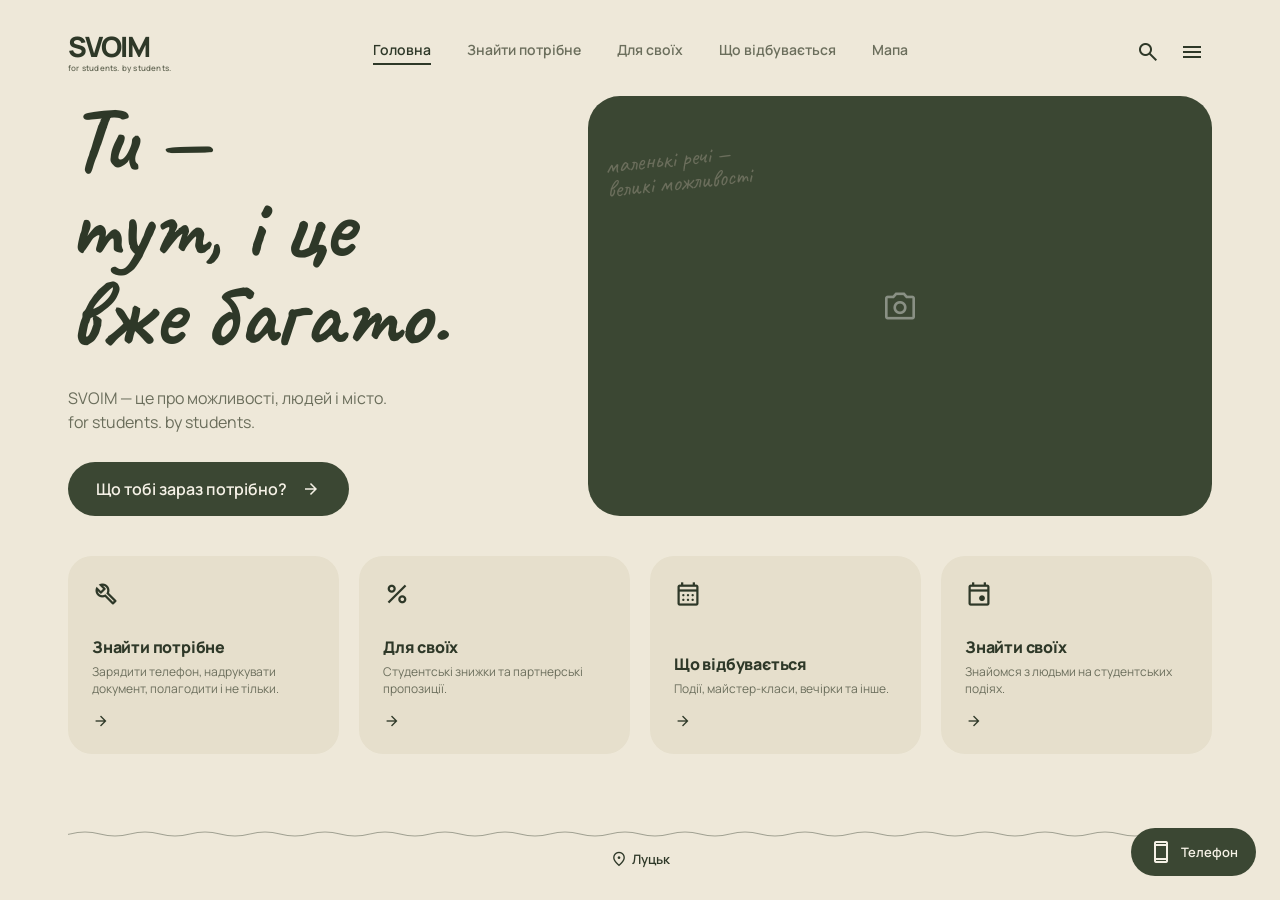
==== commit 4d0ac03b: "initial commit" ====
--- a/index.html
+++ b/index.html
@@ -84,10 +84,10 @@
                 </a>
             </li>
             <li>
-                <a class="card" href="community.html">
-                    <span class="material-symbols-outlined card__icon">group</span>
+                <a class="card" href="events.html">
+                    <span class="material-symbols-outlined card__icon">event</span>
                     <h2 class="card__title">Знайти своїх</h2>
-                    <p class="card__desc">Компанію, однодумців, спільні інтереси.</p>
+                    <p class="card__desc">Знайомся з людьми на студентських подіях.</p>
                     <span class="material-symbols-outlined card__arrow">arrow_forward</span>
                 </a>
             </li>
--- a/style.css
+++ b/style.css
@@ -278,6 +278,7 @@
 .tile:hover { background: #DFD7C1; }
 .tile .material-symbols-outlined { font-size: 28px; }
 .empty { margin-top: 24px; font-size: 14px; color: var(--ink-soft); text-align: center; }
+.needs-map-link { margin: -4px 0 18px; }
 
 /* фільтри-чіпси */
 .chips {
@@ -325,6 +326,7 @@
 .offer__title { font-size: 16px; font-weight: 800; line-height: 1.25; }
 .offer__place { font-size: 12px; color: var(--ink-soft); }
 .offer__foot { display: flex; align-items: center; justify-content: space-between; margin-top: auto; padding-top: 12px; }
+.offer__foot .save-action { margin-left: auto; }
 .badge {
     padding: 7px 14px;
     border-radius: 100px;
@@ -373,6 +375,27 @@
 .row__body { flex: 1; min-width: 0; display: flex; flex-direction: column; }
 .row__title { font-size: 14px; font-weight: 800; line-height: 1.25; }
 .row__meta { margin-top: 4px; font-size: 12px; line-height: 1.4; color: var(--ink-soft); }
+.row-wrap { display: flex; align-items: center; gap: 8px; min-width: 0; }
+.row-wrap .row { flex: 1; min-width: 0; }
+.save-action {
+    display: inline-flex;
+    flex: none;
+    align-items: center;
+    justify-content: center;
+    gap: 6px;
+    min-height: 36px;
+    padding: 0 12px;
+    border: 1px solid var(--line);
+    border-radius: 100px;
+    color: var(--ink-soft);
+    font-size: 11px;
+    font-weight: 700;
+    white-space: nowrap;
+    transition: color 0.2s, background-color 0.2s, border-color 0.2s;
+}
+.save-action .material-symbols-outlined { font-size: 17px; }
+.save-action[aria-pressed="true"] { border-color: var(--olive); background: var(--olive); color: var(--surface-hi); }
+.save-action:focus-visible { outline: 2px solid var(--olive); outline-offset: 3px; }
 
 .rating { display: inline-flex; align-items: center; gap: 3px; font-weight: 600; color: var(--ink); }
 .rating .material-symbols-outlined { font-size: 14px; }
@@ -414,10 +437,17 @@
 .map { position: relative; isolation: isolate; height: 62dvh; min-height: 420px; overflow: hidden; border-radius: var(--radius-lg); background: var(--surface); }
 .map__canvas { position: absolute; inset: 0; }
 .map__note { position: absolute; top: 12px; left: 12px; right: 12px; z-index: 1000; padding: 10px 14px; border-radius: var(--radius-md); background: var(--surface-hi); font-size: 13px; text-align: center; }
+.map-nearby { margin-top: 14px; }
+.map-nearby:disabled { cursor: wait; opacity: 0.7; }
 .map-pin { background: none; border: 0; }
 .map-pin .material-symbols-outlined { display: block; font-size: 36px; color: var(--ink); }
 .map-pin.is-active .material-symbols-outlined { color: var(--olive); transform: scale(1.3); transform-origin: bottom center; }
-.map__card { z-index: 1000; position: absolute; inset: auto 12px 12px; display: flex; flex-direction: column; gap: 10px; padding: 10px; border-radius: var(--radius-md); background: var(--surface-hi); }
+.map__card { z-index: 1000; position: absolute; inset: auto 12px 12px; display: flex; flex-direction: column; gap: 8px; padding: 10px; border-radius: var(--radius-md); background: var(--surface-hi); box-shadow: 0 8px 24px rgba(46, 56, 40, 0.16); }
+.map__card-head { display: flex; align-items: center; justify-content: space-between; gap: 12px; min-height: 40px; padding-left: 4px; font-size: 14px; }
+.map__card-head strong { min-width: 0; line-height: 1.3; }
+.map__card-toggle { flex: none; width: 36px; height: 36px; border: 1px solid var(--line); }
+.map__card-body { display: grid; gap: 8px; }
+.map__card-body .row { background: var(--surface); }
 
 /* профіль */
 .profile { max-width: 560px; }
@@ -431,6 +461,102 @@
 /* кнопки варіанти */
 .btn--block { display: flex; justify-content: center; width: 100%; }
 .btn--outline { background: none; border: 1px solid var(--ink); color: var(--ink); }
+
+/* налаштування */
+body[data-page="settings"] main { max-width: 680px; width: 100%; }
+body[data-page="settings"] .page-head { margin-bottom: 24px; }
+body[data-page="settings"] .form { display: grid; gap: 14px; }
+body[data-page="settings"] .field { display: grid; gap: 8px; font-size: 13px; font-weight: 700; }
+body[data-page="settings"] .field__label { color: var(--ink-soft); }
+body[data-page="settings"] .field input {
+    width: 100%;
+    min-height: 50px;
+    padding: 0 16px;
+    border: 1px solid var(--line);
+    border-radius: var(--radius-md);
+    outline: 0;
+    background: var(--surface-hi);
+    color: var(--ink);
+    font: inherit;
+    font-size: 14px;
+    transition: border-color 0.2s, box-shadow 0.2s;
+}
+body[data-page="settings"] .field input::placeholder { color: var(--ink-soft); opacity: 0.75; }
+body[data-page="settings"] .field input:focus { border-color: var(--olive); box-shadow: 0 0 0 3px rgba(59, 71, 51, 0.12); }
+body[data-page="settings"] .switch {
+    display: flex;
+    align-items: center;
+    justify-content: space-between;
+    gap: 20px;
+    min-height: 76px;
+    padding: 14px 2px;
+    border-bottom: 1px solid var(--line);
+    cursor: pointer;
+}
+body[data-page="settings"] .switch__text { display: grid; gap: 4px; font-size: 14px; font-weight: 700; }
+body[data-page="settings"] .switch small { max-width: 440px; font-size: 12px; font-weight: 400; line-height: 1.5; color: var(--ink-soft); }
+body[data-page="settings"] .switch input {
+    position: relative;
+    flex: none;
+    width: 46px;
+    height: 26px;
+    margin: 0;
+    appearance: none;
+    border: 1px solid var(--line);
+    border-radius: 100px;
+    background: var(--surface);
+    cursor: pointer;
+    transition: background-color 0.2s, border-color 0.2s;
+}
+body[data-page="settings"] .switch input::before {
+    position: absolute;
+    top: 3px;
+    left: 3px;
+    width: 18px;
+    height: 18px;
+    border-radius: 50%;
+    background: var(--surface-hi);
+    box-shadow: 0 1px 3px rgba(46, 56, 40, 0.2);
+    content: "";
+    transition: transform 0.2s;
+}
+body[data-page="settings"] .switch input:checked { border-color: var(--olive); background: var(--olive); }
+body[data-page="settings"] .switch input:checked::before { transform: translateX(20px); }
+body[data-page="settings"] .switch input:checked::before { background: #FFFFFF; }
+body[data-page="settings"] .switch input:focus-visible { outline: 2px solid var(--olive); outline-offset: 3px; }
+body[data-page="settings"] .form .btn { margin-top: 8px; }
+body[data-page="settings"] .switch:has(input:checked) .switch__text { color: var(--olive); }
+body[data-page="settings"] .toast { margin-top: 14px; font-size: 13px; font-weight: 600; color: var(--ink-soft); }
+
+body[data-page^="my-"] main { width: 100%; max-width: 900px; margin: 0 auto; }
+body[data-page^="my-"] .page-head { margin-bottom: 28px; }
+body[data-page^="my-"] .page-head__sub { max-width: 560px; line-height: 1.55; }
+body[data-page^="my-"] .empty {
+    max-width: 760px;
+    margin-top: 12px;
+    padding: 18px 0;
+    border-top: 1px solid var(--line);
+    line-height: 1.55;
+    text-align: left;
+}
+body[data-page^="my-"] .btn--gap { margin-top: 18px; }
+body[data-page="my-events"] [data-list] { max-width: 760px; gap: 12px; }
+body[data-page="my-events"] .row { min-height: 94px; border: 1px solid var(--line); background: var(--surface-hi); }
+body[data-page="my-events"] .row__img { width: 84px; height: 74px; }
+body[data-page="my-events"] .save-action { min-width: 92px; }
+body[data-page="my-discounts"] .offers { grid-template-columns: 1fr; max-width: 760px; gap: 12px; }
+body[data-page="my-discounts"] .offer {
+    flex-direction: row;
+    min-height: 132px;
+    border: 1px solid var(--line);
+    border-radius: var(--radius-md);
+    content-visibility: visible;
+    contain-intrinsic-size: auto;
+}
+body[data-page="my-discounts"] .offer__img { flex: none; width: 112px; aspect-ratio: auto; }
+body[data-page="my-discounts"] .offer__body { min-width: 0; padding: 14px 16px; }
+body[data-page="my-discounts"] .offer__foot { gap: 8px; }
+.btn--gap { margin-top: 16px; }
 
 /* ---------- 4d. панелі бокове меню, пошук, порожні стани ---------- */
 .empty-state { display: grid; justify-items: center; gap: 12px; padding: 48px 0; text-align: center; font-size: 14px; color: var(--ink-soft); }
@@ -534,7 +660,6 @@
     .card__arrow { display: block; margin-top: 14px; font-size: 18px; }
 
     /* внутрішні сторінки */
-    .back { display: none; }
     .page-head { margin-bottom: 28px; }
     .page-head__title { font-size: 44px; }
     .search { max-width: 560px; margin-bottom: 28px; }
@@ -548,7 +673,7 @@
     .rows--narrow { grid-template-columns: 1fr; max-width: 720px; }
     .place { display: grid; grid-template-columns: 1.1fr 1fr; gap: 48px; align-items: start; }
     .map { height: 560px; }
-    .map__card { inset: auto auto 16px 16px; width: 380px; }
+    .map__card { inset: auto auto 16px 16px; width: min(420px, calc(100% - 32px)); }
 
     .bottom-nav { display: none; }
 }
@@ -662,4 +787,23 @@
 .low-end .bottom-nav  { border-top: 1px solid var(--line); }
 .low-end::view-transition-group(*), .low-end::view-transition-old(*), .low-end::view-transition-new(*) { animation: none !important; }
 .low-end .row__img { background-image: none; }
-.low-end .place__img { background-image: none; }+.low-end .place__img { background-image: none; }
+
+.reduce-motion *, .reduce-motion *::before, .reduce-motion *::after {
+    transition: none !important;
+    animation: none !important;
+    scroll-behavior: auto !important;
+}
+.reduce-motion::view-transition-group(*), .reduce-motion::view-transition-old(*), .reduce-motion::view-transition-new(*) { animation: none !important; }
+
+@media (max-width: 480px) {
+    .rows > li { min-width: 0; }
+    .rows .row { width: 100%; min-width: 0; }
+    .rows .row-wrap { flex-wrap: wrap; }
+    .rows .row-wrap .row { flex: 1 1 100%; }
+    .rows .row-wrap .save-action { margin-left: auto; }
+    body[data-page="my-discounts"] .offer__img { width: 88px; min-height: 116px; }
+    body[data-page="my-discounts"] .offer__body { padding: 12px; }
+    body[data-page="my-discounts"] .offer__foot { flex-wrap: wrap; }
+    .map__card { max-height: 55%; overflow-y: auto; }
+}
